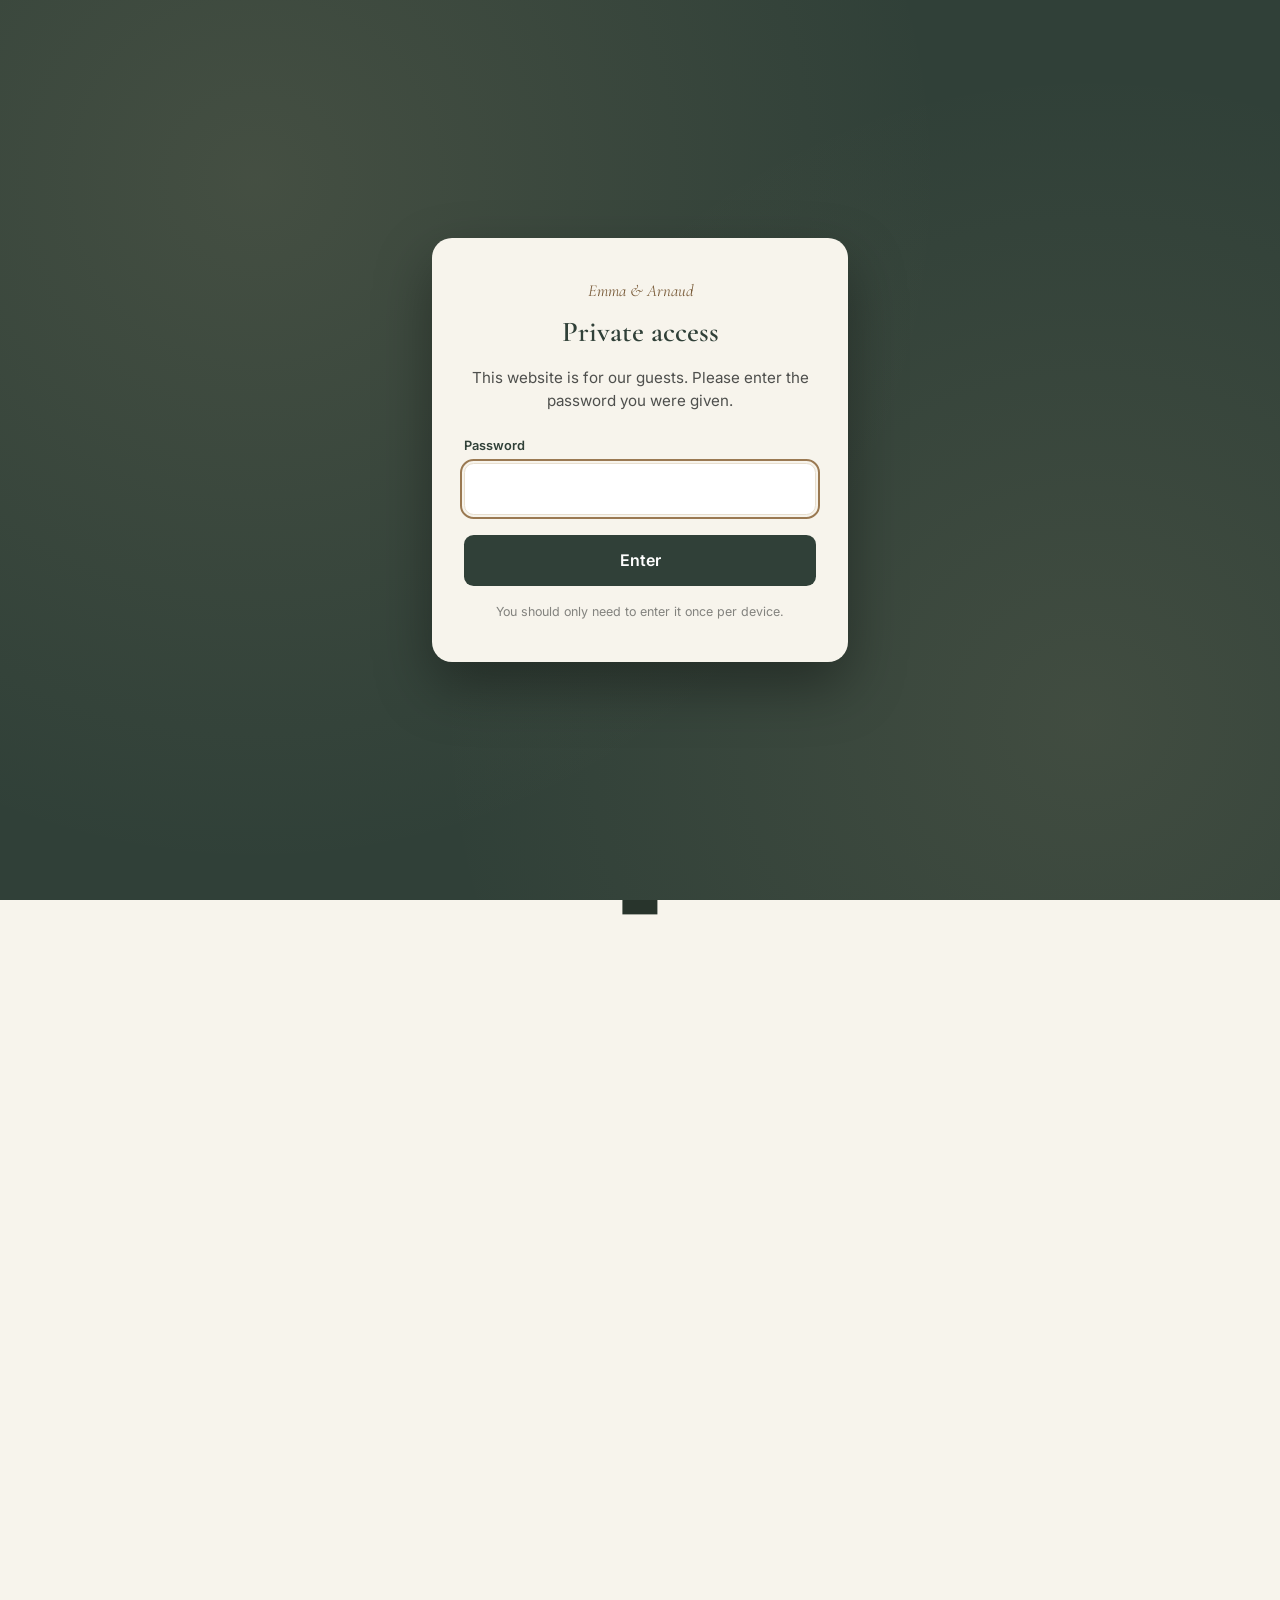
==== en/index.html @ 3bcd6e11 "Add files via upload" ====
<!doctype html>
<html lang="en" data-root="../">
<head>
  <meta charset="utf-8">
  <meta name="viewport" content="width=device-width, initial-scale=1">
  <title>Emma &amp; Arnaud — 31 July 2027</title>
  <meta name="description" content="Emma &amp; Arnaud are getting married from 30 July to 1 August 2027. Weekend schedule, getting there, accommodation and RSVP.">
  <meta name="robots" content="noindex, nofollow">
  <link rel="alternate" hreflang="fr" href="https://emma-arnaud.fr/">
  <link rel="alternate" hreflang="en" href="https://emma-arnaud.fr/en/">
  <!-- Langue : mémorise le choix de l'anglais (voir js/lang.js) -->
  <script src="../js/lang.js"></script>
  <meta name="theme-color" content="#304038">
  <link rel="icon" href="../assets/favicon.svg" type="image/svg+xml">

  <!-- Aperçu du lien (WhatsApp, iMessage…). -->
  <meta property="og:type" content="website">
  <meta property="og:locale" content="en_GB">
  <meta property="og:title" content="Emma &amp; Arnaud are getting married!">
  <meta property="og:description" content="31 July 2027 · L’Orangerie du Moulin · Seine-et-Marne, France">
  <meta property="og:url" content="https://emma-arnaud.fr/en/">
  <meta property="og:image" content="https://emma-arnaud.fr/assets/img/og.jpg">

  <link rel="preconnect" href="https://fonts.googleapis.com">
  <link rel="preconnect" href="https://fonts.gstatic.com" crossorigin>
  <link href="https://fonts.googleapis.com/css2?family=Cormorant+Garamond:ital,wght@0,500;0,600;0,700;1,500&amp;family=Inter:wght@400;500;600;700&amp;display=swap" rel="stylesheet">
  <link rel="stylesheet" href="https://cdnjs.cloudflare.com/ajax/libs/leaflet/1.9.4/leaflet.min.css">
  <link rel="stylesheet" href="../css/style.css">
  <script>document.documentElement.classList.add("js");</script>
  <script>
    // Verrou d'accès : ajouté avant le rendu pour éviter tout affichage furtif du contenu.
    (function () {
      try {
        if (window.localStorage.getItem("eaGateUnlocked") !== "1") {
          document.documentElement.classList.add("gate-locked");
        }
      } catch (e) {
        document.documentElement.classList.add("gate-locked");
      }
    })();
  </script>
</head>
<body>

  <!-- ============ Verrou d'accès ============ -->
  <div id="gate-overlay" role="dialog" aria-modal="true" aria-labelledby="gate-title">
    <form id="gate-form" class="gate-card" autocomplete="off">
      <p class="gate-card__eyebrow">Emma &amp; Arnaud</p>
      <h1 id="gate-title" class="gate-card__title">Private access</h1>
      <p class="gate-card__text">This website is for our guests. Please enter the password you were given.</p>
      <label class="gate-card__label" for="gate-password">Password</label>
      <input class="gate-card__input" type="password" id="gate-password" name="gate-password" autocomplete="off" autocapitalize="off" spellcheck="false" required>
      <p class="gate-card__error" id="gate-error" role="alert" hidden>Incorrect password. Please try again.</p>
      <button class="gate-card__submit" type="submit">Enter</button>
      <p class="gate-card__hint">You should only need to enter it once per device.</p>
    </form>
  </div>

  <!-- Icônes (Lucide, licence ISC) -->
  <svg width="0" height="0" style="position:absolute" aria-hidden="true" focusable="false">
    <symbol id="i-menu" viewBox="0 0 24 24"><line x1="4" x2="20" y1="12" y2="12"/><line x1="4" x2="20" y1="6" y2="6"/><line x1="4" x2="20" y1="18" y2="18"/></symbol>
    <symbol id="i-x" viewBox="0 0 24 24"><path d="M18 6 6 18"/><path d="m6 6 12 12"/></symbol>
    <symbol id="i-plus" viewBox="0 0 24 24"><path d="M5 12h14"/><path d="M12 5v14"/></symbol>
    <symbol id="i-arrow-up" viewBox="0 0 24 24"><path d="m5 12 7-7 7 7"/><path d="M12 19V5"/></symbol>
    <symbol id="i-chevron-left" viewBox="0 0 24 24"><path d="m15 18-6-6 6-6"/></symbol>
    <symbol id="i-chevron-right" viewBox="0 0 24 24"><path d="m9 18 6-6-6-6"/></symbol>
    <symbol id="i-calendar-plus" viewBox="0 0 24 24"><path d="M8 2v4"/><path d="M16 2v4"/><path d="M21 13V6a2 2 0 0 0-2-2H5a2 2 0 0 0-2 2v14a2 2 0 0 0 2 2h8"/><path d="M3 10h18"/><path d="M16 19h6"/><path d="M19 16v6"/></symbol>
    <symbol id="i-download" viewBox="0 0 24 24"><path d="M21 15v4a2 2 0 0 1-2 2H5a2 2 0 0 1-2-2v-4"/><polyline points="7 10 12 15 17 10"/><line x1="12" x2="12" y1="15" y2="3"/></symbol>
  </svg>

  <a class="skip-link" href="#contenu">Skip to content</a>

  <!-- ============ En-tête ============ -->
  <header class="site-header">
    <div class="site-header__bar">
      <a class="logo" href="#accueil" aria-label="Back to the top">E&amp;A</a>

      <nav class="site-nav" id="site-nav" aria-label="Main navigation">
        <ul>
          <li><a href="#accueil">Home</a></li>
          <li><a href="#bienvenue">Welcome</a></li>
          <li><a href="#weekend">The weekend</a></li>
          <li><a href="#infos">Information</a></li>
          <li><a href="#hebergements">Where to stay</a></li>
          <li><a href="#region">The area</a></li>
          <li><a href="#rsvp">RSVP</a></li>
          <li><a href="#voyage">Honeymoon</a></li>
          <li><a href="#galerie">Gallery</a></li>
        </ul>
      </nav>

      <div class="header-actions">
        <nav class="lang-switch" aria-label="Langue / Language">
          <a href="../" lang="fr" hreflang="fr" data-lang-link="fr">FR</a>
          <a href="./" lang="en" hreflang="en" aria-current="true" data-lang-link="en">EN</a>
        </nav>
        <button class="menu-toggle" id="menu-toggle" type="button" aria-label="Open menu" aria-expanded="false" aria-controls="mobile-menu">
          <svg class="icon" aria-hidden="true"><use href="#i-menu"/></svg>
        </button>
      </div>
    </div>

    <!-- Le contenu de ce menu est copié depuis la navigation principale par main.js -->
    <nav class="mobile-menu" id="mobile-menu" aria-label="Mobile navigation">
      <div><ul></ul></div>
    </nav>
  </header>

  <main id="contenu">

    <!-- ============ Accueil ============ -->
    <section class="hero" id="accueil">
      <div class="hero__fallback" aria-hidden="true"></div>
      <picture class="hero__media">
        <source media="(max-width: 767px)" srcset="../assets/img/hero-mobile.jpg">
        <img src="../assets/img/hero.jpg" alt="" fetchpriority="high">
      </picture>
      <div class="hero__overlay" aria-hidden="true"></div>

      <div class="hero__content">
        <h1 class="hero__title">Emma &amp; Arnaud</h1>
        <p class="hero__lead">are getting married!</p>

        <p class="hero__meta">
          <time datetime="2027-07-31">31 July 2027</time>
          <span>L’Orangerie du Moulin · Seine-et-Marne, France</span>
        </p>

        <div class="countdown" id="countdown" role="timer" aria-label="Countdown to the wedding">
          <div class="countdown__item"><span class="countdown__num" id="cd-days">—</span><span class="countdown__label">days</span></div>
          <div class="countdown__item"><span class="countdown__num" id="cd-hours">—</span><span class="countdown__label">hours</span></div>
          <div class="countdown__item"><span class="countdown__num" id="cd-minutes">—</span><span class="countdown__label">minutes</span></div>
        </div>

        <a class="btn btn--light" href="#bienvenue">Discover our wedding</a>
      </div>
    </section>

    <!-- ============ Bienvenue ============ -->
    <section class="section" id="bienvenue">
      <div class="container welcome">
        <div class="reveal">
          <h2 class="title">Welcome</h2>
          <div class="copy stack">
            <p>We are so happy to have you with us for this very special weekend.</p>
            <p>After almost ten years of building our life together, we are delighted to bring you all together to celebrate our wedding in a place that is dear to us, in our beautiful Île-de-France region.</p>
            <p>We imagined these few days as a little pause to share with the people who matter most to us: a little ceremony, a lot of fun, music, long tables, laughter and, we hope, a few memories we will treasure for a long time.</p>
            <p>The wedding will begin in Paris on Friday, then continue on Saturday and Sunday at L’Orangerie du Moulin, in Bransles.</p>
            <p>We created this website so you can easily find everything you need to plan your trip: the weekend schedule, how to get there, where to stay, good addresses and a few ideas for extending your stay in the area.</p>
            <p>We can’t wait to see you and share all of this with you.</p>
            <p class="signature">See you very soon,<br>Emma &amp; Arnaud</p>
          </div>
        </div>

        <div class="photos reveal">
          <figure class="photos__main"><img src="../assets/img/photomaton-2.jpg" alt="Emma and Arnaud wearing sunglasses, in a photo booth" loading="lazy"></figure>
          <figure><img src="../assets/img/photomaton-1.jpg" alt="Emma and Arnaud, all smiles, in a photo booth" loading="lazy"></figure>
          <figure><img src="../assets/img/photomaton-3.jpg" alt="Emma and Arnaud cheek to cheek, in a photo booth" loading="lazy"></figure>
        </div>
      </div>
    </section>

    <!-- ============ Le week-end ============ -->
    <section class="section section--linen" id="weekend">
      <div class="container container--mid">
        <p class="kicker">30 July — 1 August 2027</p>
        <h2 class="title">The weekend</h2>

        <div class="days">
          <article class="day reveal">
            <h3 class="day__date">Friday 30 July 2027</h3>
            <ol class="timeline">
              <li class="timeline__item">
                <p class="timeline__time"><time datetime="15:00">3:00 pm</time></p>
                <p class="timeline__title">Civil wedding</p>
                <p class="timeline__note">Paris 11th arrondissement town hall</p>
              </li>
              <li class="timeline__item">
                <p class="timeline__note">After the ceremony, we head out in the afternoon to L’Orangerie du Moulin · Bransles · Seine-et-Marne</p>
              </li>
              <li class="timeline__item">
                <p class="timeline__time"><time datetime="19:30">7:30 pm</time></p>
                <p class="timeline__title">Informal dinner</p>
                <p class="timeline__note">L’Orangerie du Moulin, Bransles, Seine-et-Marne</p>
              </li>
            </ol>
          </article>

          <article class="day reveal">
            <h3 class="day__date">Saturday 31 July 2027</h3>
            <ol class="timeline">
              <li class="timeline__item">
                <p class="timeline__time">Morning</p>
                <p class="timeline__title">Optional cultural visit</p>
                <p class="timeline__note">We would love to show you a cultural site that has left a special mark on us — more details to come!</p>
              </li>
              <li class="timeline__item">
                <p class="timeline__time">Afternoon</p>
                <p class="timeline__title">Wedding ceremony</p>
                <p class="timeline__note"><em>The time and place of the ceremony will be announced soon.</em></p>
              </li>
              <li class="timeline__item">
                <p class="timeline__time"><time datetime="18:00">6:00 pm</time></p>
                <p class="timeline__title">Drinks reception</p>
                <p class="timeline__note">L’Orangerie du Moulin, Bransles, Seine-et-Marne</p>
              </li>
              <li class="timeline__item">
                <p class="timeline__time"><time datetime="20:00">8:00 pm</time></p>
                <p class="timeline__title">Dinner, then party</p>
              </li>
            </ol>
          </article>

          <article class="day reveal">
            <h3 class="day__date">Sunday 1 August 2027</h3>
            <ol class="timeline">
              <li class="timeline__item">
                <p class="timeline__time">From <time datetime="11:30">11:30 am</time></p>
                <p class="timeline__title">Brunch</p>
                <p class="timeline__note">L’Orangerie du Moulin · Bransles · Seine-et-Marne</p>
              </li>
              <li class="timeline__item">
                <p class="timeline__note">After a short — or perhaps very short — night, we will get together over brunch and let the weekend wind down gently.</p>
              </li>
            </ol>
          </article>
        </div>

        <div class="actions">
          <button class="btn btn--outline" type="button" id="btn-google-cal">
            <svg class="icon" aria-hidden="true"><use href="#i-calendar-plus"/></svg>
            Add to Google Calendar
          </button>
          <button class="btn btn--outline" type="button" id="btn-ics">
            <svg class="icon" aria-hidden="true"><use href="#i-download"/></svg>
            Apple Calendar / Outlook (.ics)
          </button>
        </div>
      </div>
    </section>

    <!-- ============ Informations pratiques ============ -->
    <section class="section" id="infos">
      <div class="container container--mid infos">
        <div>
          <p class="kicker">Good to know</p>
          <h2 class="title">Practical information</h2>
          <figure class="side-photo">
            <img src="../assets/img/infos-robe.jpg" alt="Wedding dress hanging on an old door, in a garden full of flowers" loading="lazy">
            <figcaption> </figcaption>
          </figure>
        </div>

        <div class="faqs">
          <details class="faq" open>
            <summary>How do I get to L’Orangerie du Moulin? <svg class="icon" aria-hidden="true"><use href="#i-plus"/></svg></summary>
            <div class="faq__body">
              <p>We recommend coming by car, so you can make the most of the weekend and easily reach your accommodation. From Paris, allow about 1 hr 15 min via the A6 motorway.</p>
              <p>You can also come from Paris by train (Transilien line R from Gare de Lyon to Dordives station, then a 15-minute bike ride or a 50-minute walk).</p>
            </div>
          </details>

          <details class="faq">
            <summary>Where should I stay? <svg class="icon" aria-hidden="true"><use href="#i-plus"/></svg></summary>
            <div class="faq__body">
              <p>We are planning to book holiday cottages (<em>gîtes</em>) near the wedding venue. If you would like us to help you arrange your accommodation, just get in touch. You are also welcome to book your own accommodation directly.</p>
              <a class="btn btn--outline" href="#hebergements">Plan your stay: where to sleep?</a>
            </div>
          </details>

          <details class="faq">
            <summary>Is there a dress code? <svg class="icon" aria-hidden="true"><use href="#i-plus"/></svg></summary>
            <div class="faq__body">
              <p>We would like the wedding to be elegant but relaxed, celebrating colourful, country-style outfits. Above all, wear something you feel good in — and that you’ll want to dance in until the very end of the night!</p>
            </div>
          </details>

          <details class="faq">
            <summary>Will there be parking? <svg class="icon" aria-hidden="true"><use href="#i-plus"/></svg></summary>
            <div class="faq__body">
              <p>Yes, secure parking will be available, with an attendant on site during the evening.</p>
            </div>
          </details>

          <details class="faq">
            <summary>What about dietary preferences and requirements? <svg class="icon" aria-hidden="true"><use href="#i-plus"/></svg></summary>
            <div class="faq__body">
              <p>You can let us know about any allergies or dietary requirements in the RSVP form.</p>
            </div>
          </details>

          <details class="faq">
            <summary>Can we give you a gift? <svg class="icon" aria-hidden="true"><use href="#i-plus"/></svg></summary>
            <div class="faq__body">
              <p>Having you with us will be the most wonderful gift. But if you would still like to contribute to our honeymoon, you will be able to do so through our online honeymoon fund.</p>
              <a class="btn btn--outline" href="#voyage" data-gift>Contribute to our honeymoon</a>
            </div>
          </details>

          <details class="faq">
            <summary>How do I get back to my accommodation after the party on Saturday? <svg class="icon" aria-hidden="true"><use href="#i-plus"/></svg></summary>
            <div class="faq__body">
              <p>So that you can enjoy the party without a care, we are planning a shuttle service to take you back to your accommodation nearby. Just let us know if you would like to use it!</p>
            </div>
          </details>
        </div>
      </div>
    </section>

    <!-- ============ Hébergements ============ -->
    <section class="section section--forest" id="hebergements">
      <div class="container">
        <div class="split">
          <div>
            <p class="kicker">Plan your stay</p>
            <h2 class="title">Where to stay?</h2>
            <figure class="side-photo">
              <img src="../assets/img/bransles-autrefois.jpg" alt="Old postcard of the Moulin de Gros-Lot in Bransles, with two men in a boat on the water" loading="lazy">
              <figcaption> </figcaption>
            </figure>
          </div>
          <div class="copy stack">
            <p>Because we want you to make the most of this lovely weekend, we invite you to stay close to L’Orangerie du Moulin.</p>
            <p>Below are a few places in the area that we like and recommend. You are of course free to book directly with them, or to find the accommodation that suits you best on Airbnb, Booking.com or among the many holiday cottages and B&amp;Bs nearby.</p>
            <p>You will find our favourites below, as well as a more complete list of places to stay near the venue, for groups of all sizes. If you would like help finding or booking accommodation, write to us: <a class="link link--light" href="#" data-whatsapp="emma">Emma</a> · <a class="link link--light" href="#" data-whatsapp="arnaud">Arnaud</a> · <a class="link link--light" href="#" data-email-both>by e-mail</a> — we will be very happy to help you plan your stay.</p>
          </div>
        </div>

        <div class="cards cards--4">
          <article class="card reveal">
            <div class="card__media"><img src="../assets/img/abbaye.jpg" alt="Old abbey next to a lush forest" loading="lazy"></div>
            <div class="card__body">
              <h3 class="card__title">Logis Hôtel de l’Abbaye ***</h3>
              <address class="card__text">
                1 rue de la Prairie de l’Étang<br>45210 Ferrières-en-Gâtinais<br>
                <a class="link" href="tel:+33238965312">+33 2 38 96 53 12</a>
              </address>
              <a class="btn btn--outline" href="https://www.hotel-abbaye.fr/" target="_blank" rel="noopener noreferrer">Visit the website</a>
            </div>
          </article>

          <article class="card reveal">
            <div class="card__media"><img src="../assets/img/vaugouard.jpg" alt="Entrance to a historic manor house with well-kept gardens" loading="lazy"></div>
            <div class="card__body">
              <h3 class="card__title">Domaine de Vaugouard — Château &amp; Golf ****</h3>
              <address class="card__text">
                Chemin des Bois<br>45210 Fontenay-sur-Loing<br>
                <a class="link" href="tel:+33238897900">+33 2 38 89 79 00</a>
              </address>
              <a class="btn btn--outline" href="https://lamaisonyounan.com/fr/domaine-de-vaugouard" target="_blank" rel="noopener noreferrer">Visit the website</a>
            </div>
          </article>

          <article class="card reveal">
            <div class="card__media"><img src="../assets/img/danica.jpg" alt="Cosy wooden cabin among the trees" loading="lazy"></div>
            <div class="card__body">
              <h3 class="card__title">Le Danica — Treehouses &amp; cabins</h3>
              <address class="card__text">
                7 chemin du Puits<br>45680 Dordives<br>
                <a class="link" href="tel:+33685684689">+33 6 85 68 46 89</a>
              </address>
              <a class="btn btn--outline" href="https://www.ledanica.com/" target="_blank" rel="noopener noreferrer">Discover the cabins</a>
            </div>
          </article>

          <article class="card reveal">
            <div class="card__media"><img src="../assets/img/voyage-reflet.jpg" alt="Reflection of L’Orangerie du Moulin in the water, beneath the willows" loading="lazy"></div>
            <div class="card__body">
              <h3 class="card__title">Holiday cottages nearby</h3>
              <p class="card__text">More holiday cottages (<em>gîtes</em>) and B&amp;Bs in the area, for groups of all sizes, recommended by L’Orangerie du Moulin.</p>
              <a class="btn btn--outline" href="hebergements-liste.html">See the full list</a>
            </div>
          </article>
        </div>

        <div class="map-block">
          <div class="map-panel">
            <div id="weekend-map" role="region" aria-label="Interactive map of the weekend’s locations"></div>
            <div class="map-legend">
              <p class="map-legend__title">Weekend landmarks</p>
              <ul>
                <li><i class="dot dot--weekend"></i>Weekend</li>
                <li><i class="dot dot--lodging"></i>Accommodation</li>
              </ul>
            </div>
          </div>
          <aside class="places">
            <p class="kicker">Places</p>
            <ul id="places-list"></ul>
          </aside>
        </div>
      </div>
    </section>

    <!-- ============ La région ============ -->
    <section class="section" id="region">
      <div class="container">
        <div class="intro">
          <p class="kicker">A few well-chosen detours</p>
          <h2 class="title">Extend your stay</h2>
          <div class="copy stack">
            <p>If you would like to make the most of your trip to get to know the area a little better, you are in the right place.</p>
            <p>With its forests, characterful villages, châteaux and pretty riverside towns, the south of Île-de-France and the area around Bransles have more than enough to fill a long weekend.</p>
          </div>
        </div>

        <div class="cards cards--4">
          <article class="card reveal">
            <div class="card__media card__media--short"><img src="https://images.pexels.com/photos/17441189/pexels-photo-17441189.jpeg?auto=compress&amp;cs=tinysrgb&amp;fit=crop&amp;w=640&amp;q=82" alt="View of the Château de Fontainebleau under a blue sky" loading="lazy"></div>
            <div class="card__body"><h3 class="card__title">Château de Fontainebleau</h3><p class="card__text">A heritage outing well worth considering, combining architecture, gardens and history.</p></div>
          </article>
          <article class="card reveal">
            <div class="card__media card__media--short"><img src="https://images.pexels.com/photos/28437308/pexels-photo-28437308.jpeg?auto=compress&amp;cs=tinysrgb&amp;fit=crop&amp;w=640&amp;q=82" alt="Forest path lined with tall trees" loading="lazy"></div>
            <div class="card__body"><h3 class="card__title">Fontainebleau Forest</h3><p class="card__text">For walking, breathing deeply and enjoying some time surrounded by nature.</p></div>
          </article>
          <article class="card reveal">
            <div class="card__media card__media--short"><img src="https://images.pexels.com/photos/29975064/pexels-photo-29975064.jpeg?auto=compress&amp;cs=tinysrgb&amp;fit=crop&amp;w=640&amp;q=82" alt="Historic church surrounded by trees in Moret-Loing-et-Orvanne" loading="lazy"></div>
            <div class="card__body"><h3 class="card__title">Moret-sur-Loing</h3><p class="card__text">A riverside stop, to explore at a leisurely pace.</p></div>
          </article>
          <article class="card reveal">
            <div class="card__media card__media--short"><img src="https://images.pexels.com/photos/32548606/pexels-photo-32548606.jpeg?auto=compress&amp;cs=tinysrgb&amp;fit=crop&amp;w=640&amp;q=82" alt="Stone houses on a quiet street in a French village" loading="lazy"></div>
            <div class="card__body"><h3 class="card__title">Barbizon</h3><p class="card__text">A characterful artists’ village to add to your walks as you please.</p></div>
          </article>
          <article class="card reveal">
            <div class="card__media card__media--short"><img src="https://images.pexels.com/photos/30251328/pexels-photo-30251328.jpeg?auto=compress&amp;cs=tinysrgb&amp;fit=crop&amp;w=640&amp;q=82" alt="Charming street in a historic stone village" loading="lazy"></div>
            <div class="card__body"><h3 class="card__title">Château-Landon</h3><p class="card__text">Old streets and a real village atmosphere to discover.</p></div>
          </article>
          <article class="card reveal">
            <div class="card__media card__media--short"><img src="https://images.pexels.com/photos/28540745/pexels-photo-28540745.jpeg?auto=compress&amp;cs=tinysrgb&amp;fit=crop&amp;w=640&amp;q=82" alt="View of a historic town on the riverbank" loading="lazy"></div>
            <div class="card__body"><h3 class="card__title">Nemours</h3><p class="card__text">A nearby town rich in heritage, to explore at your own pace.</p></div>
          </article>
          <article class="card reveal">
            <div class="card__media card__media--short"><img src="https://images.pexels.com/photos/27924070/pexels-photo-27924070.jpeg?auto=compress&amp;cs=tinysrgb&amp;fit=crop&amp;w=640&amp;q=82" alt="Boat on a canal lined with greenery, with a bridge" loading="lazy"></div>
            <div class="card__body"><h3 class="card__title">Loing Canal</h3><p class="card__text">An idea for a peaceful stroll along the water.</p></div>
          </article>
          <article class="card reveal">
            <div class="card__media card__media--short"><img src="../assets/img/rosa-bonheur.jpg" alt="Rosa Bonheur’s studio, with her paintings, piano and taxidermy animals" loading="lazy"></div>
            <div class="card__body"><h3 class="card__title">Château de Rosa Bonheur</h3><p class="card__text">Visit, by reservation, the home, studio and works of the artist Rosa Bonheur.</p></div>
          </article>
        </div>
      </div>
    </section>

    <!-- ============ RSVP ============ -->
    <section class="section section--linen" id="rsvp">
      <div class="container container--mid rsvp">
        <div>
          <p class="kicker">Kindly reply</p>
          <h2 class="title">Will you join us?</h2>
          <div class="copy stack">
            <p>We very much hope you will be able to join us for all or part of this weekend.</p>
            <p>Please let us know your answer using the form below.</p>
            <p class="note">Your answers will be saved to help us prepare the weekend.</p>
            <p class="note">A question before you reply? Message us on WhatsApp: <a class="link" href="#" data-whatsapp="emma">Emma</a> · <a class="link" href="#" data-whatsapp="arnaud">Arnaud</a> — or <a class="link" href="#" data-email-both>by e-mail</a>.</p>
          </div>
        </div>

        <form class="form" id="rsvp-form" novalidate>
          <div class="form__grid">
            <div class="field">
              <label for="prenom">First name</label>
              <input id="prenom" name="prenom" type="text" autocomplete="given-name" required aria-describedby="prenom-error">
              <p class="field__error" id="prenom-error"></p>
            </div>
            <div class="field">
              <label for="nom">Last name</label>
              <input id="nom" name="nom" type="text" autocomplete="family-name" required aria-describedby="nom-error">
              <p class="field__error" id="nom-error"></p>
            </div>
            <div class="field form__wide">
              <label for="email">E-mail address</label>
              <input id="email" name="email" type="email" autocomplete="email" inputmode="email" required aria-describedby="email-error">
              <p class="field__error" id="email-error"></p>
            </div>
          </div>

          <!-- Les valeurs (oui / non, vendredi…) restent en français : elles alimentent le même tableau Google Sheets. -->
          <fieldset aria-describedby="presence-error">
            <legend>Will you join us?</legend>
            <label class="choice"><input type="radio" name="presence" value="oui"><span>Yes, with great pleasure</span></label>
            <label class="choice"><input type="radio" name="presence" value="non"><span>No, unfortunately I won’t be able to come</span></label>
            <p class="field__error" id="presence-error"></p>
          </fieldset>

          <div class="form__more" id="rsvp-attending" hidden>
            <fieldset aria-describedby="accompagne-error">
              <legend>Will you be bringing a guest?</legend>
              <div class="choice-row">
                <label class="choice"><input type="radio" name="accompagne" value="oui"><span>Yes</span></label>
                <label class="choice"><input type="radio" name="accompagne" value="non"><span>No</span></label>
              </div>
              <p class="field__error" id="accompagne-error"></p>
            </fieldset>

            <div class="form__grid" id="companion-names" hidden>
              <div class="field">
                <label for="accompagnant_prenom">Your guest’s first name</label>
                <input id="accompagnant_prenom" name="accompagnant_prenom" type="text" aria-describedby="accompagnant_prenom-error">
                <p class="field__error" id="accompagnant_prenom-error"></p>
              </div>
              <div class="field">
                <label for="accompagnant_nom">Your guest’s last name</label>
                <input id="accompagnant_nom" name="accompagnant_nom" type="text" aria-describedby="accompagnant_nom-error">
                <p class="field__error" id="accompagnant_nom-error"></p>
              </div>
            </div>

            <fieldset aria-describedby="moments-error">
              <legend>Which parts of the weekend will you attend?</legend>
              <label class="choice"><input type="checkbox" name="moments" value="vendredi"><span>Friday · civil wedding in Paris and informal dinner at L’Orangerie</span></label>
              <label class="choice"><input type="checkbox" name="moments" value="visite"><span>Saturday morning · cultural visit</span></label>
              <label class="choice"><input type="checkbox" name="moments" value="samedi"><span>Saturday · ceremony, dinner and party</span></label>
              <label class="choice"><input type="checkbox" name="moments" value="brunch"><span>Sunday · brunch</span></label>
              <p class="field__error" id="moments-error"></p>
            </fieldset>

            <label class="choice"><input type="checkbox" name="navette" value="oui"><span>I would like to use the shuttle after the party on Saturday</span></label>

            <div class="field">
              <label for="allergies">Allergies / dietary requirements</label>
              <textarea id="allergies" name="allergies" rows="3"></textarea>
            </div>
          </div>

          <div class="field">
            <label for="message">Comment or message</label>
            <textarea id="message" name="message" rows="3"></textarea>
          </div>

          <!-- Champ piège anti-spam : invisible pour les humains -->
          <div class="hp" aria-hidden="true">
            <label>Do not fill in <input type="text" name="website" tabindex="-1" autocomplete="off"></label>
          </div>

          <div class="form__submit">
            <button class="btn btn--solid" id="rsvp-submit" type="submit">Send my reply</button>
            <p class="form__status" id="rsvp-status" role="status" aria-live="polite"></p>
          </div>

          <div class="success" id="rsvp-success" hidden>
            <p class="success__title">Thank you so much.</p>
            <p>Your reply has been saved. We can’t wait to see you.</p>
          </div>
        </form>
      </div>
    </section>

    <!-- ============ Voyage de noces ============ -->
    <section class="section" id="voyage">
      <div class="container container--narrow center">
        <figure class="voyage-photo">
          <img src="../assets/img/voyage-reflet.jpg" alt="Reflection of L’Orangerie du Moulin in the water, beneath the willows" loading="lazy">
        </figure>
        <p class="kicker">A little something, if you wish</p>
        <h2 class="title">Our honeymoon</h2>
        <div class="copy stack">
          <p>Having you with us is the most wonderful gift.</p>
          <p>More than anything, we want to share this day and this weekend with you.</p>
          <p>But if you would still like to give us something, we have chosen memories over things, and our gift fund will go towards our honeymoon.</p>
          <p>Every contribution will help us add a new stop, a dinner, a night somewhere beautiful or simply a little moment for the two of us that we will remember for a long time.</p>
          <p>Thank you so much for your generosity.</p>
        </div>
        <a class="btn btn--solid" href="#voyage" data-gift>Contribute to our honeymoon</a>
      </div>
    </section>

    <!-- ============ Galerie ============ -->
    <section class="section section--forest" id="galerie">
      <div class="container container--mid">
        <p class="kicker">After the big day</p>
        <h2 class="title">Gallery</h2>

        <div class="gallery-empty" id="gallery-empty">
          <p class="gallery-empty__title">Our memories are coming soon…</p>
          <p>This gallery will open after the wedding, with photos from the weekend to browse, share and treasure.</p>
        </div>
        <div class="gallery" id="gallery-grid" hidden aria-label="Wedding gallery"></div>
      </div>
    </section>
  </main>

  <!-- ============ Pied de page ============ -->
  <footer class="site-footer">
    <div class="site-footer__inner">
      <div>
        <p class="site-footer__names">Emma &amp; Arnaud</p>
        <p class="site-footer__meta">31 July 2027 · L’Orangerie du Moulin · Bransles</p>
      </div>
      <div class="share">
        <div id="qr-block">
          <p class="kicker">Share the website</p>
          <div id="qrcode" class="qr" role="img" aria-label="QR code linking to this website"></div>
        </div>
        <button class="btn btn--ghost-light" id="copy-link" type="button">Copy the link</button>
      </div>
    </div>
  </footer>

  <button class="back-top" id="back-top" type="button" aria-label="Back to top">
    <svg class="icon" aria-hidden="true"><use href="#i-arrow-up"/></svg>
  </button>
  <div class="toast" id="toast" role="status" aria-live="polite"></div>

  <!-- Visionneuse photo -->
  <dialog class="lightbox" id="lightbox" aria-label="Photo viewer">
    <div class="lightbox__stage">
      <button class="lightbox__btn lightbox__close" id="lightbox-close" type="button" aria-label="Close the viewer"><svg class="icon" aria-hidden="true"><use href="#i-x"/></svg></button>
      <button class="lightbox__btn lightbox__prev" id="lightbox-prev" type="button" aria-label="Previous photo"><svg class="icon" aria-hidden="true"><use href="#i-chevron-left"/></svg></button>
      <figure class="lightbox__figure">
        <img id="lightbox-img" alt="">
        <figcaption id="lightbox-caption"></figcaption>
      </figure>
      <button class="lightbox__btn lightbox__next" id="lightbox-next" type="button" aria-label="Next photo"><svg class="icon" aria-hidden="true"><use href="#i-chevron-right"/></svg></button>
    </div>
  </dialog>

  <script src="../js/gate.js"></script>
  <script src="https://cdnjs.cloudflare.com/ajax/libs/leaflet/1.9.4/leaflet.min.js" defer></script>
  <script src="https://cdn.jsdelivr.net/npm/qrcodejs@1.0.0/qrcode.min.js" defer></script>
  <script src="../js/config.js" defer></script>
  <script src="../js/main.js" defer></script>
</body>
</html>
---- css/style.css ----
/* ==========================================================================
   Site de mariage — Emma & Arnaud
   Sommaire : 1. Variables · 2. Base · 3. Composants · 4. En-tête · 5. Accueil
              6. Sections · 7. Carte · 8. Formulaire · 9. Pied de page & divers
   ========================================================================== */

/* 1. Variables ------------------------------------------------------------ */
:root {
  --ivory: #f7f4ec;
  --linen: #e8dfcf;
  --sage: #87917b;
  --forest: #304038;
  --forest-deep: #1d2922;
  --bronze: #9a7952;        /* décors, filets */
  --bronze-text: #7a5c3a;   /* texte sur fond clair (contraste AA) */
  --gold: #d7ba8c;          /* texte sur fond forêt */
  --ink: #252726;
  --charcoal: #202221;
  --muted: #536053;
  --copy: #465047;
  --line: rgba(48, 64, 56, .18);

  --serif: "Cormorant Garamond", Georgia, "Times New Roman", serif;
  --sans: Inter, system-ui, -apple-system, "Segoe UI", Roboto, sans-serif;

  --header-h: 4.25rem;
  --pad-x: clamp(1.25rem, 4vw, 2.5rem);
  --section-y: clamp(4.5rem, 10vw, 9rem);

  interpolate-size: allow-keywords; /* animation d'ouverture des questions (navigateurs récents) */
}

/* 2. Base ----------------------------------------------------------------- */
*, *::before, *::after { box-sizing: border-box; }
html { scroll-behavior: smooth; -webkit-text-size-adjust: 100%; }
body {
  margin: 0;
  background: var(--ivory);
  color: var(--ink);
  font-family: var(--sans);
  line-height: 1.6;
  overflow-x: clip;
}
img { display: block; max-width: 100%; }
h1, h2, h3, p, ul, ol, figure, address { margin: 0; }
ul, ol { padding: 0; list-style: none; }
a { color: inherit; text-decoration: none; }
address { font-style: normal; }
button, input, textarea { font: inherit; color: inherit; }
button { cursor: pointer; background: none; border: 0; padding: 0; }
fieldset { border: 0; margin: 0; padding: 0; min-width: 0; }
legend { padding: 0; }
[hidden] { display: none !important; }
section[id] { scroll-margin-top: var(--header-h); }

:focus-visible { outline: 2px solid var(--bronze); outline-offset: 3px; }
.section--forest :focus-visible,
.site-footer :focus-visible,
.hero :focus-visible { outline-color: var(--gold); }

.skip-link {
  position: absolute; left: 1rem; top: -4rem; z-index: 100;
  background: var(--forest); color: #fff; padding: .7rem 1rem; transition: top .2s;
}
.skip-link:focus { top: 1rem; }

.icon {
  width: 1.25rem; height: 1.25rem; flex: none;
  fill: none; stroke: currentColor; stroke-width: 2; stroke-linecap: round; stroke-linejoin: round;
}
img.is-broken { visibility: hidden; } /* image manquante : on laisse voir le dégradé de repli */

/* 3. Composants ----------------------------------------------------------- */
.container { max-width: 80rem; margin-inline: auto; }
.container--mid { max-width: 72rem; }
.container--narrow { max-width: 56rem; }
.center { text-align: center; }

.section { padding: var(--section-y) var(--pad-x); }
.section--linen { background: var(--linen); }
.section--forest { background: var(--forest); color: var(--ivory); }

.kicker {
  margin-bottom: 1.25rem;
  font-size: .72rem; font-weight: 700; letter-spacing: .18em; text-transform: uppercase;
  color: var(--bronze-text);
}
.section--forest .kicker, .site-footer .kicker { color: var(--gold); }

.title {
  font-family: var(--serif); font-weight: 600;
  font-size: clamp(2.6rem, 5.5vw, 4.75rem);
  line-height: 1; letter-spacing: -.02em;
  color: var(--forest);
  text-wrap: balance;
}
.section--forest .title { color: var(--ivory); }

.copy { font-size: 1.05rem; line-height: 1.85; color: var(--copy); max-width: 42rem; }
.section--forest .copy { color: #e5e3d8; }
.stack > * + * { margin-top: 1.25rem; }
.title + .copy, .title + .stack { margin-top: 2.25rem; }
.center .copy { margin-inline: auto; }
.note { font-size: .9rem; line-height: 1.7; color: #6e5848; }
.signature { font-family: var(--serif); font-style: italic; font-size: 1.7rem; line-height: 1.3; color: var(--forest); }

.link { color: inherit; text-decoration: underline; text-underline-offset: .25em; text-decoration-thickness: 1px; }
.link:hover { color: var(--bronze-text); }
.link--light:hover { color: var(--gold); }

.btn {
  display: inline-flex; align-items: center; justify-content: center; gap: .65rem;
  min-height: 2.9rem; padding: .8rem 1.25rem;
  font-size: .74rem; font-weight: 700; letter-spacing: .12em; text-transform: uppercase; text-align: center;
  border: 1px solid transparent;
  transition: background-color .2s, color .2s, border-color .2s;
}
.btn--solid { background: var(--forest); color: #fff; }
.btn--solid:hover { background: var(--forest-deep); }
.btn--outline { border-color: currentColor; color: var(--forest); }
.btn--outline:hover { background: var(--forest); border-color: var(--forest); color: #fff; }
.btn--light { background: var(--ivory); color: var(--forest); margin-top: 2.5rem; }
.btn--light:hover { background: #fff; }
.btn--ghost-light { border-color: var(--ivory); color: var(--ivory); }
.btn--ghost-light:hover { background: var(--ivory); color: var(--forest); }
.btn:disabled { opacity: .6; cursor: not-allowed; }

.actions { margin-top: 3.5rem; display: flex; flex-wrap: wrap; gap: .75rem; }

/* 4. En-tête -------------------------------------------------------------- */
.site-header {
  position: fixed; inset: 0 0 auto 0; z-index: 50;
  background: rgba(247, 244, 236, .92);
  -webkit-backdrop-filter: blur(10px); backdrop-filter: blur(10px);
  border-bottom: 1px solid rgba(48, 64, 56, .08);
}
.site-header__bar {
  display: flex; align-items: center; justify-content: space-between; gap: 1rem;
  max-width: 80rem; min-height: var(--header-h); margin-inline: auto; padding: 0 var(--pad-x);
}
.logo { font-family: var(--serif); font-size: 1.7rem; font-weight: 600; letter-spacing: -.01em; color: var(--forest); }

.site-nav { display: none; }
.site-nav ul { display: flex; align-items: center; gap: 1.35rem; }
.site-nav a, .mobile-menu a {
  font-size: .72rem; letter-spacing: .12em; text-transform: uppercase; white-space: nowrap;
  color: #384139; transition: color .2s;
}
.site-nav a:hover, .mobile-menu a:hover,
.site-nav a[aria-current], .mobile-menu a[aria-current] { color: var(--bronze-text); }
.site-nav a[aria-current], .mobile-menu a[aria-current] { text-decoration: underline; text-underline-offset: .4em; text-decoration-thickness: 1px; }

.menu-toggle { display: grid; place-items: center; width: 2.75rem; height: 2.75rem; margin-right: -.5rem; color: var(--forest); }

.mobile-menu {
  display: grid; grid-template-rows: 0fr; visibility: hidden; background: var(--ivory);
  transition: grid-template-rows .3s ease, visibility 0s .3s;
}
.mobile-menu.is-open { grid-template-rows: 1fr; visibility: visible; transition-delay: 0s; }
.mobile-menu > div { min-height: 0; overflow: hidden; }
.mobile-menu ul {
  display: grid; grid-template-columns: 1fr 1fr; gap: .25rem 1.25rem;
  padding: 1rem var(--pad-x) 1.5rem; border-top: 1px solid rgba(48, 64, 56, .1);
}
.mobile-menu a { display: block; padding: .7rem 0; }

@media (min-width: 1024px) {
  .site-nav { display: block; }
  .menu-toggle, .mobile-menu { display: none; }
}

/* 5. Accueil -------------------------------------------------------------- */
.hero {
  position: relative; isolation: isolate; color: #fff;
  min-height: 100vh; min-height: 100svh;
  display: flex; flex-direction: column; justify-content: flex-end;
}
.hero__fallback { position: absolute; inset: 0; z-index: -3; background: linear-gradient(135deg, #66745f, #c7b69c 52%, #445045); }
.hero__media { position: absolute; inset: 0; z-index: -2; }
.hero__media img { width: 100%; height: 100%; object-fit: cover; }
.hero__overlay {
  position: absolute; inset: 0; z-index: -1;
  background:
    linear-gradient(0deg, rgba(20, 27, 22, .5), rgba(20, 27, 22, 0) 55%),
    linear-gradient(90deg, rgba(20, 27, 22, .58), rgba(20, 27, 22, .12) 65%, rgba(20, 27, 22, .26));
}
.hero__content {
  width: 100%; max-width: 80rem; margin-inline: auto;
  padding: calc(var(--header-h) + 3rem) var(--pad-x) clamp(2.5rem, 6vw, 4.5rem);
}
.hero__title {
  font-family: var(--serif); font-weight: 600;
  font-size: clamp(3.8rem, 10vw, 8.5rem); line-height: .92; letter-spacing: -.02em;
  max-width: 9em; text-wrap: balance;
}
.hero__lead { margin-top: 1.25rem; font-family: var(--serif); font-style: italic; font-weight: 500; font-size: clamp(1.5rem, 3vw, 1.9rem); letter-spacing: .03em; }
.hero__meta {
  display: grid; gap: .25rem; max-width: 34rem; margin-top: 2.25rem; padding-left: 1.25rem;
  border-left: 1px solid rgba(255, 255, 255, .6); font-size: 1rem;
}
.hero__meta time { font-weight: 600; }

.countdown { display: flex; flex-wrap: wrap; gap: 1.25rem; margin-top: 2.25rem; }
.countdown--done { font-family: var(--serif); font-size: 1.6rem; font-style: italic; }
.countdown__item { min-width: 4.5rem; padding-left: 1rem; border-left: 1px solid rgba(255, 255, 255, .5); }
.countdown__num { display: block; font: 600 2.2rem/1 var(--serif); font-variant-numeric: tabular-nums; }
.countdown__label { display: block; margin-top: .3rem; font-size: .68rem; letter-spacing: .16em; text-transform: uppercase; }

@media (max-width: 767px) {
  .hero { min-height: max(40rem, 100svh); }
  .countdown { gap: .9rem; }
  .countdown__item { min-width: 3.5rem; padding-left: .7rem; }
  .countdown__num { font-size: 1.8rem; }
}

/* 6. Sections ------------------------------------------------------------- */

/* Bienvenue */
.welcome { display: grid; gap: 3.5rem; align-items: center; }
.photos { position: relative; display: grid; gap: 1rem; }
.photos::before {
  content: ""; position: absolute; z-index: 0; left: -1rem; top: -1rem; width: 7rem; height: 7rem;
  border: 1px solid var(--bronze);
}
.photos figure { position: relative; z-index: 1; overflow: hidden; background: linear-gradient(135deg, #d9ddcf, var(--linen)); }
.photos img { width: 100%; height: 100%; object-fit: cover; object-position: center; }
.photos__main { height: 27rem; }
.photos figure:not(.photos__main) { height: 15.5rem; }

@media (min-width: 640px) {
  .photos { grid-template-columns: 1.35fr .85fr; grid-template-rows: 1fr 1fr; height: 43rem; }
  .photos__main { grid-row: span 2; height: auto; }
  .photos figure:not(.photos__main) { height: auto; }
}
@media (min-width: 1024px) {
  .welcome { grid-template-columns: 5fr 7fr; gap: 5rem; }
}

/* Le week-end */
.days { display: grid; gap: 3.5rem; margin-top: 4rem; }
.day__date { font-size: .74rem; font-weight: 700; letter-spacing: .16em; text-transform: uppercase; color: #6e5848; }
.timeline { display: grid; gap: 1.75rem; margin-top: 1.75rem; border-left: 1px solid var(--line); }
.timeline__item { position: relative; padding-left: 2rem; }
.timeline__item::before {
  content: ""; position: absolute; left: -5px; top: .6rem; width: 9px; height: 9px; border-radius: 50%; background: var(--bronze);
}
.timeline__time { font-weight: 700; }
.timeline__title { margin-top: .15rem; font-family: var(--serif); font-size: 1.75rem; line-height: 1.15; color: var(--forest); }
.timeline__note { margin-top: .5rem; font-size: .92rem; line-height: 1.7; color: var(--muted); }
.timeline__time + .timeline__note { margin-top: .25rem; }

@media (min-width: 1024px) {
  .days { grid-template-columns: repeat(3, 1fr); gap: 0; }
  .day { padding-inline: 2.5rem; border-left: 1px solid rgba(48, 64, 56, .15); }
  .day:first-child { padding-left: 0; border-left: 0; }
  .day:last-child { padding-right: 0; }
}

/* Informations pratiques */
.infos { display: grid; gap: 3rem; }
.faq { border-bottom: 1px solid var(--line); }
.faq:first-child { border-top: 1px solid var(--line); }
.faq summary {
  display: flex; align-items: center; justify-content: space-between; gap: 1rem;
  padding: 1.25rem 0; cursor: pointer; list-style: none;
  font-family: var(--serif); font-size: clamp(1.3rem, 2.4vw, 1.55rem); line-height: 1.2; color: var(--forest);
}
.faq summary::-webkit-details-marker { display: none; }
.faq summary .icon { transition: transform .2s; }
.faq[open] summary .icon { transform: rotate(45deg); }
.faq__body { display: grid; justify-items: start; gap: 1rem; max-width: 42rem; padding-bottom: 1.5rem; font-size: .96rem; line-height: 1.75; color: var(--muted); }
@supports selector(::details-content) {
  .faq::details-content { block-size: 0; overflow: clip; transition: block-size .28s ease, content-visibility .28s allow-discrete; }
  .faq[open]::details-content { block-size: auto; }
}
@media (min-width: 1024px) {
  .infos { grid-template-columns: 4fr 8fr; gap: 3.5rem; }
}

/* Petite photo d'accompagnement (colonnes de gauche : hébergements, infos) */
.side-photo { margin-top: 2.75rem; max-width: 22rem; }
.side-photo img { width: 100%; aspect-ratio: 4 / 5; object-fit: cover; }
.side-photo figcaption { margin-top: .85rem; font-family: var(--serif); font-style: italic; font-size: .98rem; line-height: 1.4; color: var(--muted); }
.section--forest .side-photo figcaption { color: #d7d4ca; }

/* Photo d'ouverture de la section « Voyage de noces » */
.voyage-photo { margin: 0 auto 2.5rem; max-width: 19rem; }
.voyage-photo img { width: 100%; aspect-ratio: 3 / 4; object-fit: cover; }

/* Cartes (hébergements, région) */
.split { display: grid; gap: 2.5rem; }
.split .copy { max-width: none; }
.intro { max-width: 48rem; }
.cards { display: grid; gap: 1.5rem; margin-top: 4rem; }
.card { display: flex; flex-direction: column; background: #fffdf8; border: 1px solid rgba(48, 64, 56, .12); color: var(--ink); }
.card__media { aspect-ratio: 16 / 10; overflow: hidden; background: linear-gradient(135deg, #d9ddcf, var(--linen)); }
.card__media--short { aspect-ratio: 16 / 9; }
.card__media img { width: 100%; height: 100%; object-fit: cover; filter: saturate(.8) contrast(.98); }
.card__body { display: flex; flex: 1; flex-direction: column; align-items: flex-start; padding: 1.5rem; }
.card__title { font-family: var(--serif); font-size: 1.5rem; font-weight: 600; line-height: 1.2; }
.card__text { margin-top: .85rem; font-size: .92rem; line-height: 1.7; color: var(--muted); }
.card address { margin-bottom: 1.5rem; }
.card .btn { margin-top: auto; }
.card address .link:hover { color: var(--forest); }

@media (min-width: 640px) { .cards--4 { grid-template-columns: repeat(2, 1fr); } }
@media (min-width: 768px) { .cards--3 { grid-template-columns: repeat(3, 1fr); } }
@media (min-width: 1024px) {
  .split { grid-template-columns: 5fr 7fr; gap: 5rem; }
  .cards--4 { grid-template-columns: repeat(4, 1fr); }
}

/* Voyage de noces */
#voyage .btn { margin-top: 3rem; }

/* Galerie */
.gallery-empty { margin-top: 3rem; padding-top: 2.5rem; border-top: 1px solid rgba(247, 244, 236, .3); max-width: 36rem; color: #dcd9cf; }
.gallery-empty__title { margin-bottom: 1.25rem; font-family: var(--serif); font-style: italic; font-size: clamp(1.9rem, 4vw, 2.5rem); line-height: 1.15; color: var(--ivory); }
.gallery { display: grid; grid-template-columns: 1fr 1fr; gap: 1rem; margin-top: 3rem; }
.gallery__item { aspect-ratio: 4 / 3; overflow: hidden; background: rgba(247, 244, 236, .08); }
.gallery__item img { width: 100%; height: 100%; object-fit: cover; transition: transform .4s ease; }
.gallery__item:hover img { transform: scale(1.03); }
@media (min-width: 768px) { .gallery { grid-template-columns: repeat(3, 1fr); } }

/* Apparition douce des blocs (uniquement si JavaScript est actif) */
.js .reveal { opacity: 0; transform: translateY(16px); transition: opacity .7s ease, transform .7s ease; }
.js .reveal.is-visible { opacity: 1; transform: none; }

/* 7. Carte ---------------------------------------------------------------- */
.map-block { display: grid; gap: 2rem; margin-top: 5rem; }
.map-panel { position: relative; isolation: isolate; height: 31rem; overflow: hidden; background: #d9ddcf; }
#weekend-map { width: 100%; height: 100%; }
.map-legend {
  position: absolute; z-index: 500; top: .75rem; right: .75rem; max-width: calc(100% - 1.5rem);
  padding: 1rem; background: rgba(247, 244, 236, .96); color: var(--forest); box-shadow: 0 8px 24px rgba(42, 48, 39, .14);
}
.map-legend__title { font-family: var(--serif); font-size: 1.25rem; line-height: 1.2; }
.map-legend li { display: flex; align-items: center; gap: .5rem; margin-top: .45rem; font-size: .78rem; }
.dot { display: inline-block; flex: none; width: .7rem; height: .7rem; border-radius: 50%; }
.dot--weekend { background: #304038; }
.dot--lodging { background: #9a7952; }
.leaflet-container { font-family: var(--sans); }

.places { padding: 2rem; border: 1px solid rgba(247, 244, 236, .25); }
.places ul { display: grid; gap: 1.1rem; margin-top: 1.5rem; font-size: .92rem; line-height: 1.6; color: #e5e3d8; }
.places strong { font-weight: 600; color: var(--ivory); }
.places .link { display: inline-block; margin-top: .2rem; font-size: .8rem; color: var(--gold); }

@media (min-width: 1024px) { .map-block { grid-template-columns: 1.3fr .7fr; } }

/* 8. Formulaire RSVP ------------------------------------------------------ */
.rsvp { display: grid; gap: 3.5rem; }
.form {
  display: grid; gap: 2rem; padding: 1.75rem; background: var(--ivory);
  box-shadow: 8px 8px 0 var(--sage); align-content: start;
}
.form__grid { display: grid; gap: 1.5rem 2rem; }
.form__more { display: grid; gap: 2rem; }

.field label, .form legend {
  display: block; margin-bottom: .2rem;
  font-size: .7rem; font-weight: 700; letter-spacing: .11em; text-transform: uppercase; color: var(--muted);
}
.field input, .field textarea {
  display: block; width: 100%; padding: .8rem 0; background: transparent; border: 0; border-radius: 0;
  border-bottom: 1px solid rgba(48, 64, 56, .35); outline: none; font-size: 1rem;
}
.field textarea { min-height: 5rem; resize: vertical; }
.field input:focus, .field textarea:focus { border-color: var(--bronze); box-shadow: 0 1px 0 var(--bronze); }
.field input[aria-invalid="true"] { border-color: #9f3131; }
.field__error { min-height: 1.15rem; padding-top: .25rem; font-size: .8rem; color: #9f3131; }

.choice { display: flex; align-items: flex-start; gap: .7rem; padding: .4rem 0; font-size: .96rem; cursor: pointer; }
.choice input { flex: none; width: 1.1rem; height: 1.1rem; margin: .2rem 0 0; accent-color: var(--forest); }
.choice-row { display: flex; flex-wrap: wrap; gap: 0 1.75rem; }

.form__submit { display: flex; flex-wrap: wrap; align-items: center; gap: 1.25rem; }
.form__status { font-size: .88rem; color: var(--muted); }
.success { padding-left: 1.25rem; border-left: 2px solid var(--bronze); color: var(--muted); font-size: .95rem; }
.success__title { margin-bottom: .4rem; font-family: var(--serif); font-size: 1.9rem; line-height: 1.2; color: var(--forest); }
.hp { position: absolute; left: -9999px; width: 1px; height: 1px; overflow: hidden; }

@media (min-width: 640px) {
  .form { padding: 2.5rem; box-shadow: 14px 14px 0 var(--sage); }
  .form__grid { grid-template-columns: 1fr 1fr; }
  .form__wide { grid-column: 1 / -1; }
}
@media (min-width: 1024px) { .rsvp { grid-template-columns: 5fr 7fr; gap: 5rem; } }

/* 9. Pied de page & divers ------------------------------------------------ */
.site-footer { padding: 3.5rem var(--pad-x); background: var(--charcoal); color: var(--ivory); }
.site-footer__inner { display: grid; gap: 2.5rem; align-items: end; max-width: 80rem; margin-inline: auto; }
.site-footer__names { font-family: var(--serif); font-size: 2.25rem; line-height: 1.1; }
.site-footer__meta { margin-top: .75rem; font-size: .9rem; color: #d7d4ca; }
.share { display: flex; flex-wrap: wrap; align-items: flex-end; gap: 1.75rem; }
.share .kicker { margin-bottom: .75rem; }
.qr { display: inline-block; padding: .5rem; background: var(--ivory); line-height: 0; }
.qr img, .qr canvas { width: 92px; height: 92px; }
@media (min-width: 768px) {
  .site-footer__inner { grid-template-columns: 1fr 1fr; }
  .share { justify-content: flex-end; }
}

.back-top {
  position: fixed; right: 1.25rem; bottom: 1.25rem; z-index: 40;
  display: grid; place-items: center; width: 2.9rem; height: 2.9rem;
  background: var(--forest); color: #fff; box-shadow: 0 6px 18px rgba(0, 0, 0, .2);
  opacity: 0; pointer-events: none; transform: translateY(8px); transition: opacity .25s, transform .25s;
}
.back-top.is-visible { opacity: 1; pointer-events: auto; transform: none; }

.toast {
  position: fixed; left: 50%; bottom: 1.5rem; z-index: 90; max-width: calc(100% - 2rem);
  padding: .8rem 1.1rem; background: #28342c; color: #fff; font-size: .88rem;
  transform: translate(-50%, 150%); transition: transform .3s ease;
}
.toast.is-visible { transform: translate(-50%, 0); }

/* Visionneuse photo */
.lightbox { width: 100%; height: 100%; max-width: none; max-height: none; padding: 0; border: 0; background: transparent; color: #fff; }
.lightbox::backdrop { background: rgba(19, 22, 20, .94); }
.lightbox__stage { position: relative; display: grid; place-items: center; width: 100%; height: 100%; padding: 4rem 1rem 2rem; }
.lightbox__figure { display: grid; justify-items: center; gap: 1rem; max-width: min(56rem, 100%); }
.lightbox__figure img { max-width: 100%; max-height: 78vh; max-height: 78dvh; width: auto; object-fit: contain; }
.lightbox__figure figcaption { font-size: .9rem; text-align: center; }
.lightbox__btn { position: absolute; z-index: 1; display: grid; place-items: center; width: 3rem; height: 3rem; color: #fff; }
.lightbox__close { top: 1rem; right: 1rem; }
.lightbox__prev { left: .5rem; top: 50%; translate: 0 -50%; }
.lightbox__next { right: .5rem; top: 50%; translate: 0 -50%; }
body:has(dialog[open]) { overflow: hidden; }

@media (prefers-reduced-motion: reduce) {
  html { scroll-behavior: auto; }
  *, *::before, *::after { transition-duration: .001ms !important; animation-duration: .001ms !important; }
  .js .reveal { opacity: 1; transform: none; }
}

/* Verrou d'accès ------------------------------------------------------- */
#gate-overlay { display: none; }
html.gate-locked #gate-overlay { display: grid; }
html.gate-locked .skip-link,
html.gate-locked .site-header,
html.gate-locked #contenu,
html.gate-locked .site-footer,
html.gate-locked .back-top { visibility: hidden; }

#gate-overlay {
  position: fixed;
  inset: 0;
  z-index: 500;
  place-items: center;
  padding: 1.5rem;
  background: var(--forest);
  background-image: radial-gradient(circle at 20% 20%, rgba(215, 186, 140, .12), transparent 55%),
    radial-gradient(circle at 85% 80%, rgba(215, 186, 140, .1), transparent 50%);
}

.gate-card {
  width: 100%;
  max-width: 26rem;
  background: var(--ivory);
  border-radius: 1.25rem;
  padding: 2.5rem 2rem;
  text-align: center;
  box-shadow: 0 1.5rem 3.5rem rgba(0, 0, 0, .35);
}

.gate-card--shake { animation: gate-shake .3s linear; }
@keyframes gate-shake {
  0%, 100% { translate: 0 0; }
  25% { translate: -.5rem 0; }
  75% { translate: .5rem 0; }
}

.gate-card__eyebrow {
  font-family: var(--serif); font-style: italic; color: var(--bronze-text);
  font-size: 1.05rem; margin: 0 0 .25rem;
}
.gate-card__title {
  font-family: var(--serif); font-weight: 600; color: var(--forest);
  font-size: 1.8rem; margin: 0 0 .75rem;
}
.gate-card__text {
  color: var(--ink); opacity: .8; font-size: .95rem; line-height: 1.5;
  margin: 0 0 1.5rem;
}
.gate-card__label {
  display: block; text-align: left; font-size: .8rem; font-weight: 600;
  color: var(--forest); margin-bottom: .4rem;
}
.gate-card__input {
  width: 100%; font: inherit; font-size: 1rem; padding: .75rem .9rem;
  border: 1px solid var(--linen); border-radius: .6rem; background: #fff;
  color: var(--ink);
}
.gate-card__input:focus-visible { outline: 2px solid var(--bronze); outline-offset: 2px; }
.gate-card__error {
  color: #a3402f; font-size: .85rem; margin: .6rem 0 0; text-align: left;
}
.gate-card__submit {
  width: 100%; margin-top: 1.25rem; padding: .8rem 1rem; border-radius: .6rem;
  background: var(--forest); color: #fff; font: inherit; font-weight: 600;
  cursor: pointer; transition: background .15s;
}
.gate-card__submit:hover { background: var(--forest-deep); }
.gate-card__hint {
  margin: 1rem 0 0; font-size: .78rem; color: var(--ink); opacity: .55;
}

/* Page « Hébergements à proximité » ------------------------------------ */
.header-back {
  font-size: .72rem; font-weight: 600; letter-spacing: .1em; text-transform: uppercase;
  color: var(--forest); white-space: nowrap;
}
.header-back:hover { color: var(--bronze-text); }

.stay-intro { max-width: 44rem; }

.stay-grid { display: grid; gap: 1.5rem; margin-top: 1rem; }
@media (min-width: 700px) { .stay-grid { grid-template-columns: repeat(2, 1fr); } }
@media (min-width: 1200px) { .stay-grid { grid-template-columns: repeat(3, 1fr); } }

.stay-card {
  display: flex; flex-direction: column; gap: 1rem;
  background: #fffdf8; border: 1px solid var(--line); padding: 1.75rem;
}
.stay-card__head { display: flex; align-items: flex-start; justify-content: space-between; gap: 1rem; }
.stay-card__name {
  font-family: var(--serif); font-weight: 600; font-size: 1.4rem; line-height: 1.2;
  color: var(--forest);
}
.stay-card__capacity {
  flex: none; display: grid; place-items: center; width: 3.2rem; height: 3.2rem;
  border: 1px solid var(--bronze); border-radius: 50%; text-align: center; line-height: 1.05;
}
.stay-card__capacity span { display: block; font-family: var(--serif); font-weight: 600; font-size: 1.05rem; color: var(--bronze-text); }
.stay-card__capacity small { display: block; font-size: .55rem; font-weight: 700; letter-spacing: .05em; text-transform: uppercase; color: var(--bronze-text); }

.stay-card__meta { display: flex; flex-wrap: wrap; gap: .3rem 1rem; font-size: .82rem; color: var(--muted); }
.stay-card__meta .link { text-decoration: underline; text-underline-offset: .2em; }
.stay-card__meta .link:hover { color: var(--bronze-text); }

.stay-card__desc { font-size: .92rem; line-height: 1.7; color: var(--copy); }

.stay-card__foot { margin-top: auto; padding-top: 1rem; border-top: 1px solid var(--line); display: flex; flex-direction: column; gap: .6rem; }
.stay-card__price { font-family: var(--serif); font-weight: 600; font-size: 1.05rem; color: var(--forest); }
.stay-card__price span { font-family: var(--sans); font-weight: 400; font-size: .78rem; color: var(--muted); }
.stay-card__links { display: flex; flex-wrap: wrap; gap: .3rem .9rem; font-size: .8rem; color: var(--muted); }
.stay-card__links .link { text-decoration: underline; text-underline-offset: .2em; }
.stay-card__links .link:hover { color: var(--bronze-text); }

.stay-footnote { margin-top: 3rem; max-width: 44rem; }

/* Sélecteur de langue (FR / EN) ------------------------------------------ */
.header-actions { display: flex; align-items: center; gap: 1rem; flex: none; }
.lang-switch { display: flex; align-items: center; }
.lang-switch a {
  display: inline-block; padding: .4rem .45rem;
  font-size: .72rem; font-weight: 600; letter-spacing: .12em;
  color: var(--muted); transition: color .2s;
}
.lang-switch a + a { border-left: 1px solid var(--line); }
.lang-switch a:hover { color: var(--bronze-text); }
.lang-switch a[aria-current] {
  color: var(--forest);
  text-decoration: underline; text-underline-offset: .4em; text-decoration-thickness: 1px;
}
@media (min-width: 1024px) {
  .site-nav { margin-left: auto; }
  .header-actions { margin-left: .75rem; }
}
@media (min-width: 1024px) and (max-width: 1279px) {
  .site-nav ul { gap: .7rem; }
  .site-nav a { letter-spacing: .04em; }
  .header-actions { margin-left: .5rem; }
}
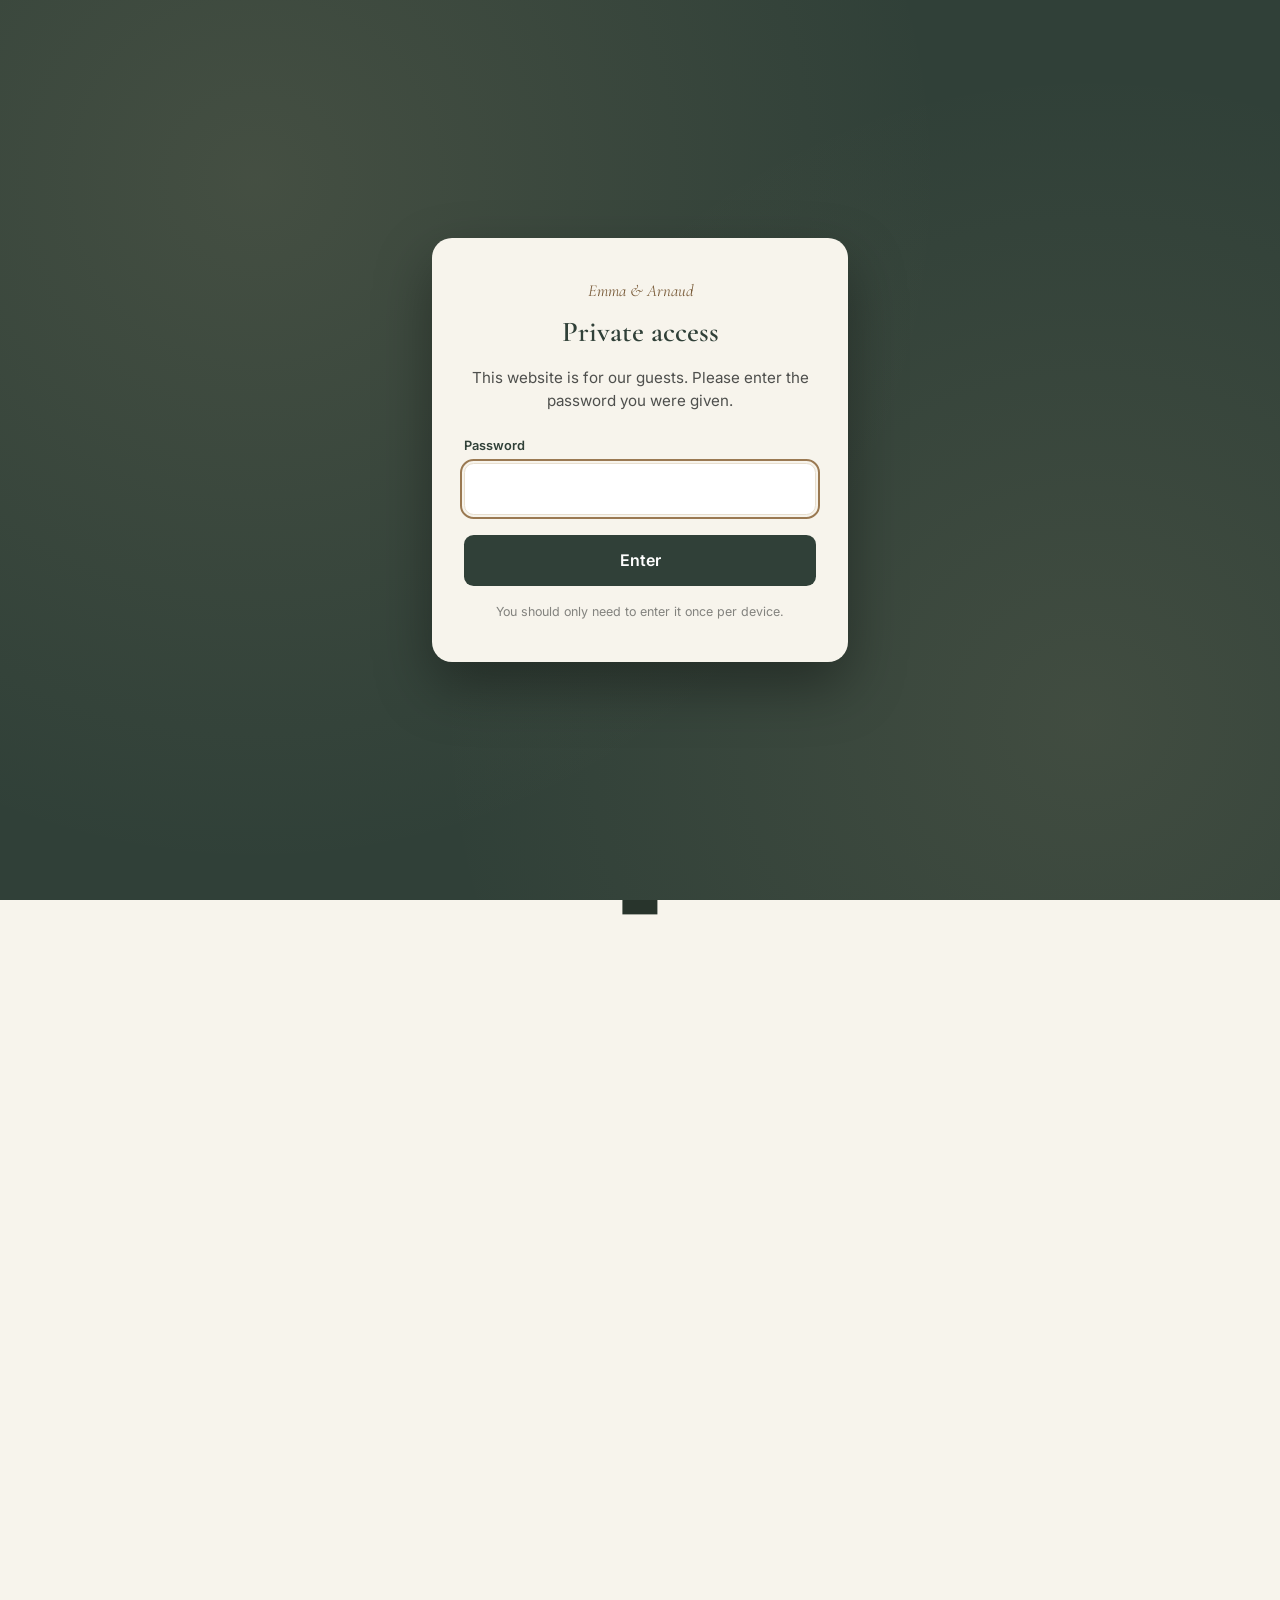
==== commit c91a1230: "Add files via upload" ====
--- a/en/index.html
+++ b/en/index.html
@@ -269,6 +269,13 @@
           </details>
 
           <details class="faq">
+            <summary>Can we bring our children? <svg class="icon" aria-hidden="true"><use href="#i-plus"/></svg></summary>
+            <div class="faq__body">
+              <p>We adore your children, but unfortunately the wedding venue is not suitable for them, as there are many unfenced streams and waterways on the grounds. If you are unable to come without your children, please get in touch with us: <a class="link" href="#" data-whatsapp="emma">Emma</a> · <a class="link" href="#" data-whatsapp="arnaud">Arnaud</a> · <a class="link" href="#" data-email-both>by e-mail</a>.</p>
+            </div>
+          </details>
+
+          <details class="faq">
             <summary>Is there a dress code? <svg class="icon" aria-hidden="true"><use href="#i-plus"/></svg></summary>
             <div class="faq__body">
               <p>We would like the wedding to be elegant but relaxed, celebrating colourful, country-style outfits. Above all, wear something you feel good in — and that you’ll want to dance in until the very end of the night!</p>
@@ -456,6 +463,8 @@
         </div>
 
         <form class="form" id="rsvp-form" novalidate>
+          <p class="form__intro">Please fill in this form <strong>once per guest</strong>: if you are coming with others, each person should send their own reply.</p>
+
           <div class="form__grid">
             <div class="field">
               <label for="prenom">First name</label>
@@ -483,27 +492,6 @@
           </fieldset>
 
           <div class="form__more" id="rsvp-attending" hidden>
-            <fieldset aria-describedby="accompagne-error">
-              <legend>Will you be bringing a guest?</legend>
-              <div class="choice-row">
-                <label class="choice"><input type="radio" name="accompagne" value="oui"><span>Yes</span></label>
-                <label class="choice"><input type="radio" name="accompagne" value="non"><span>No</span></label>
-              </div>
-              <p class="field__error" id="accompagne-error"></p>
-            </fieldset>
-
-            <div class="form__grid" id="companion-names" hidden>
-              <div class="field">
-                <label for="accompagnant_prenom">Your guest’s first name</label>
-                <input id="accompagnant_prenom" name="accompagnant_prenom" type="text" aria-describedby="accompagnant_prenom-error">
-                <p class="field__error" id="accompagnant_prenom-error"></p>
-              </div>
-              <div class="field">
-                <label for="accompagnant_nom">Your guest’s last name</label>
-                <input id="accompagnant_nom" name="accompagnant_nom" type="text" aria-describedby="accompagnant_nom-error">
-                <p class="field__error" id="accompagnant_nom-error"></p>
-              </div>
-            </div>
 
             <fieldset aria-describedby="moments-error">
               <legend>Which parts of the weekend will you attend?</legend>
@@ -539,7 +527,7 @@
 
           <div class="success" id="rsvp-success" hidden>
             <p class="success__title">Thank you so much.</p>
-            <p>Your reply has been saved. We can’t wait to see you.</p>
+            <p>Your reply has been saved. If others are coming with you, please make sure each of them fills in the form too. We can’t wait to see you.</p>
           </div>
         </form>
       </div>
--- a/css/style.css
+++ b/css/style.css
@@ -354,6 +354,8 @@
   display: grid; gap: 2rem; padding: 1.75rem; background: var(--ivory);
   box-shadow: 8px 8px 0 var(--sage); align-content: start;
 }
+.form__intro { padding-left: 1rem; border-left: 2px solid var(--bronze); font-size: .92rem; line-height: 1.6; color: var(--copy); }
+.form__intro strong { color: var(--forest); }
 .form__grid { display: grid; gap: 1.5rem 2rem; }
 .form__more { display: grid; gap: 2rem; }
 
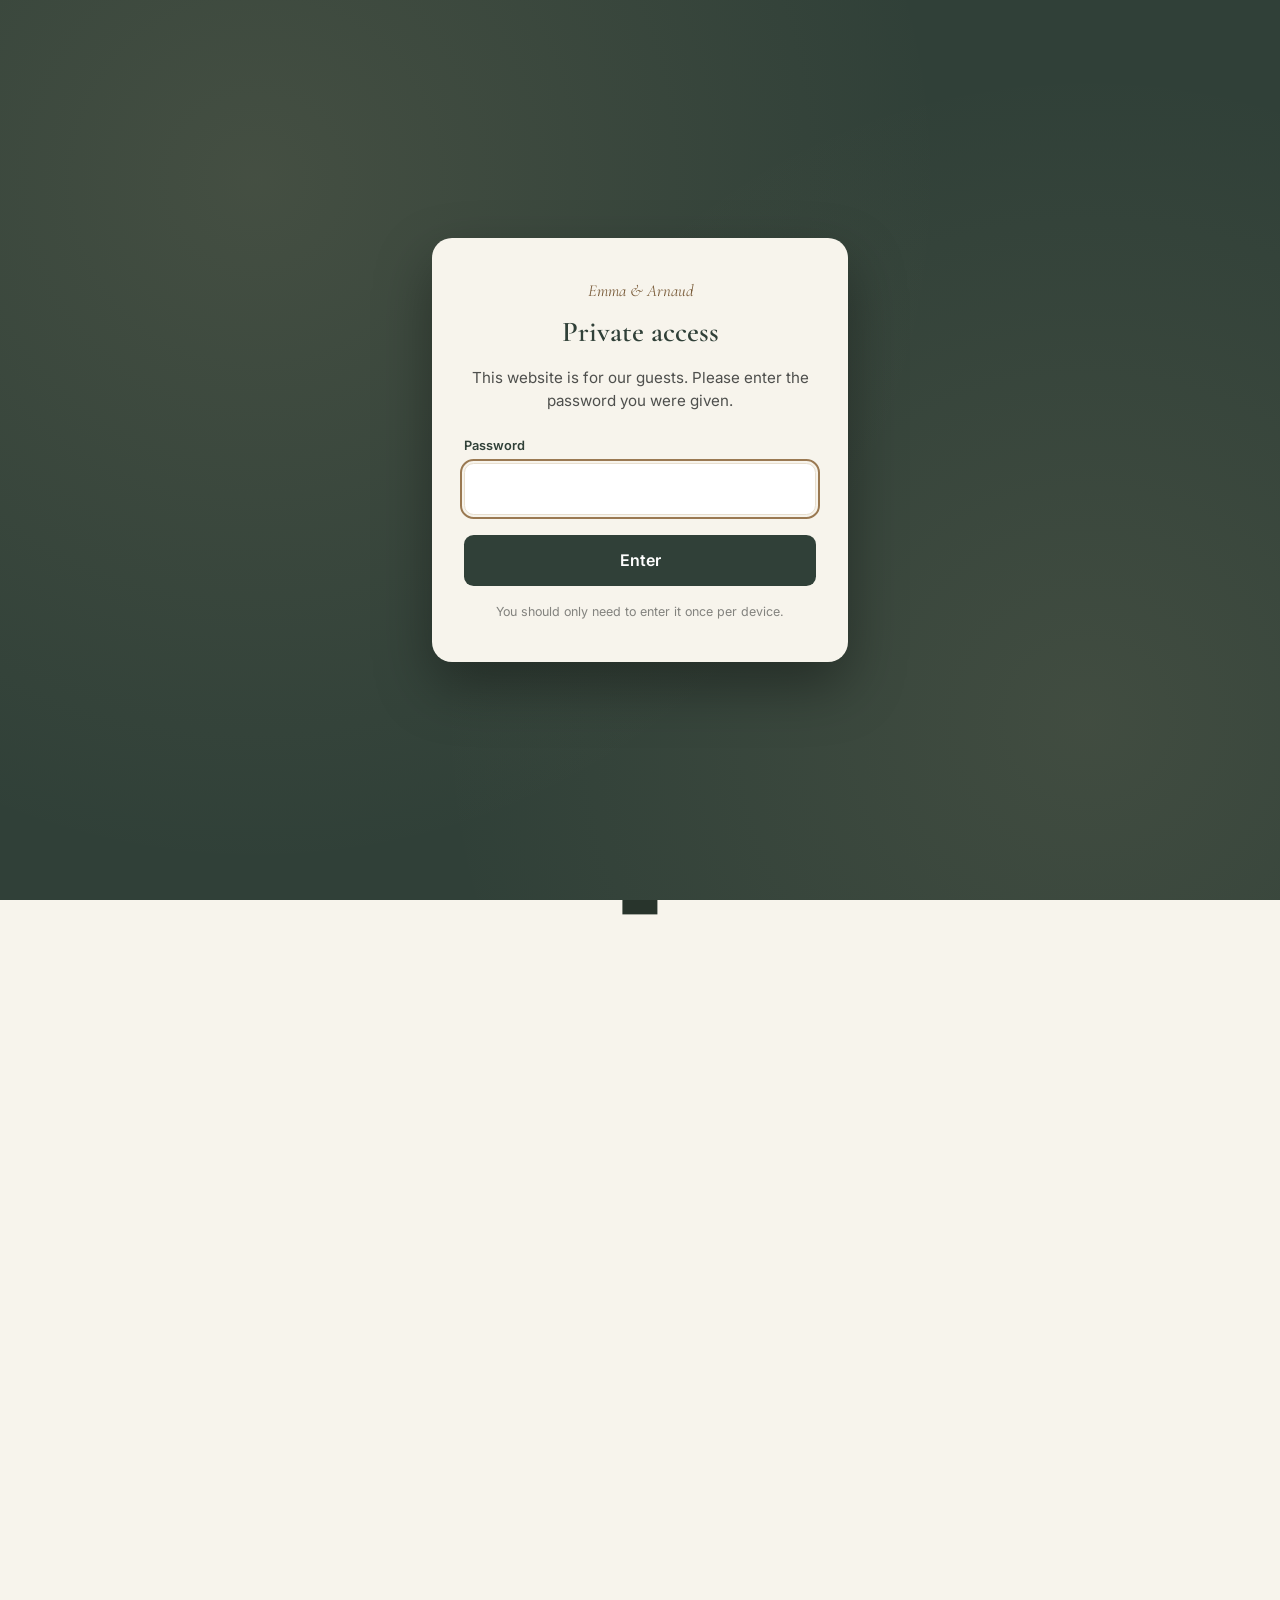
==== commit 295bb5c0: "Add files via upload" ====
--- a/en/index.html
+++ b/en/index.html
@@ -481,6 +481,12 @@
               <input id="email" name="email" type="email" autocomplete="email" inputmode="email" required aria-describedby="email-error">
               <p class="field__error" id="email-error"></p>
             </div>
+            <div class="field form__wide">
+              <label for="whatsapp">WhatsApp number <span class="field__optional">(optional)</span></label>
+              <input id="whatsapp" name="whatsapp" type="tel" autocomplete="tel" inputmode="tel" placeholder="+44 7700 900123" aria-describedby="whatsapp-hint whatsapp-error">
+              <p class="field__hint" id="whatsapp-hint">Please include your country code (e.g. +44, +1).</p>
+              <p class="field__error" id="whatsapp-error"></p>
+            </div>
           </div>
 
           <!-- Les valeurs (oui / non, vendredi…) restent en français : elles alimentent le même tableau Google Sheets. -->
--- a/css/style.css
+++ b/css/style.css
@@ -368,6 +368,9 @@
   border-bottom: 1px solid rgba(48, 64, 56, .35); outline: none; font-size: 1rem;
 }
 .field textarea { min-height: 5rem; resize: vertical; }
+.field__optional { font-weight: 400; letter-spacing: 0; text-transform: none; color: var(--muted); }
+.field__hint { margin-top: .4rem; font-size: .8rem; color: var(--muted); }
+.field input::placeholder { color: #a5a89f; }
 .field input:focus, .field textarea:focus { border-color: var(--bronze); box-shadow: 0 1px 0 var(--bronze); }
 .field input[aria-invalid="true"] { border-color: #9f3131; }
 .field__error { min-height: 1.15rem; padding-top: .25rem; font-size: .8rem; color: #9f3131; }
